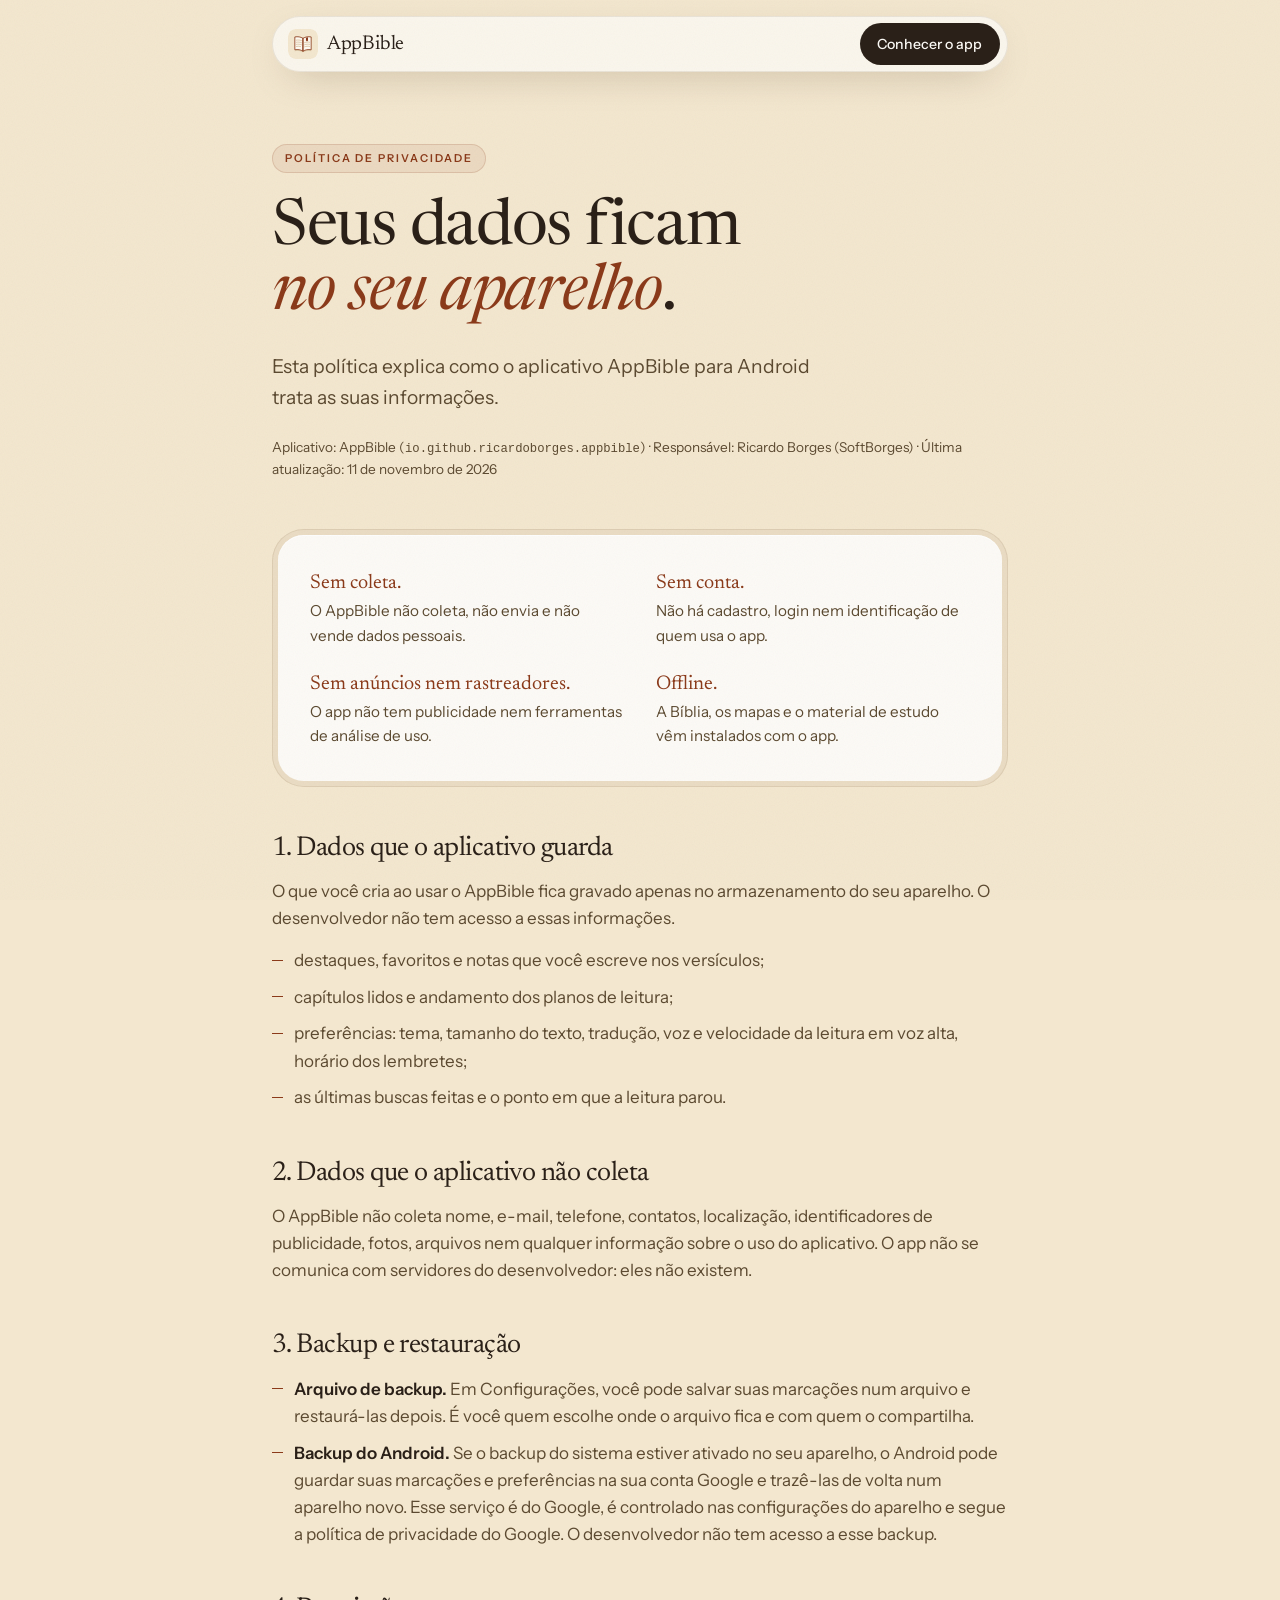
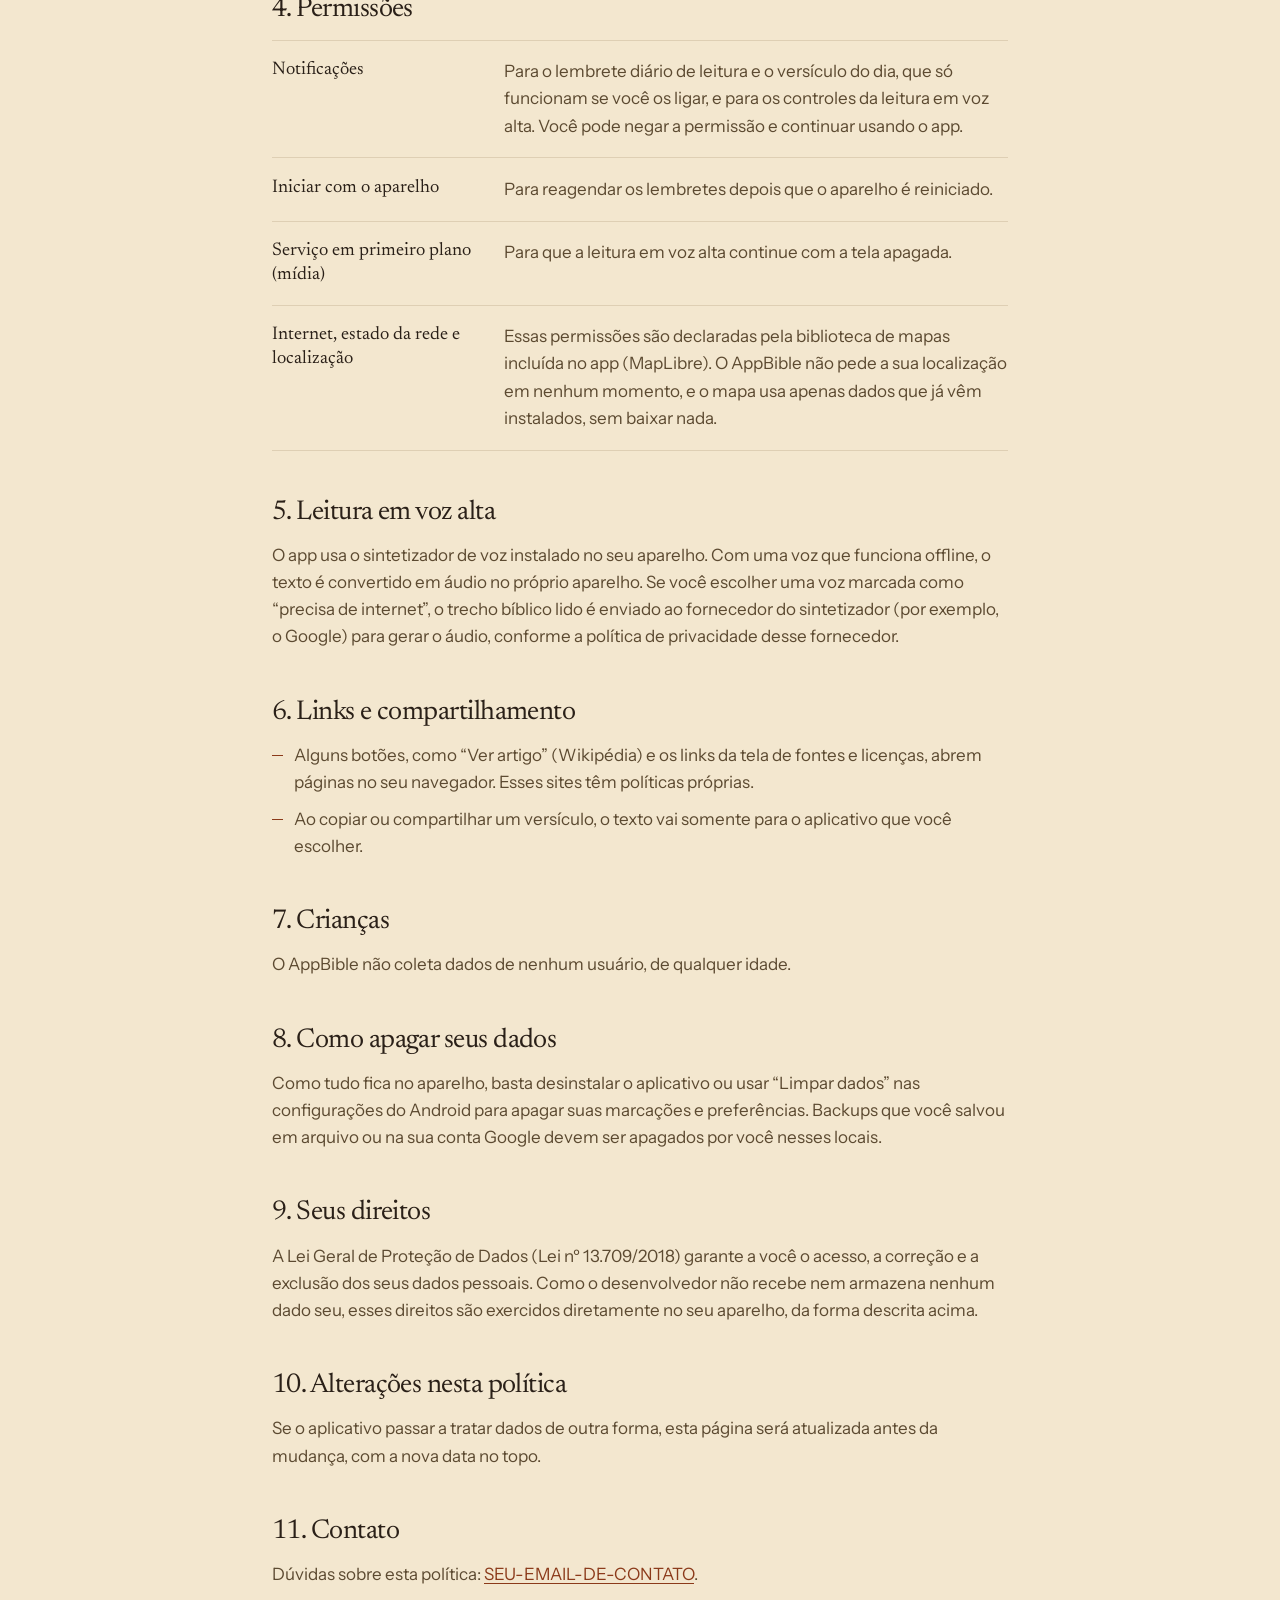
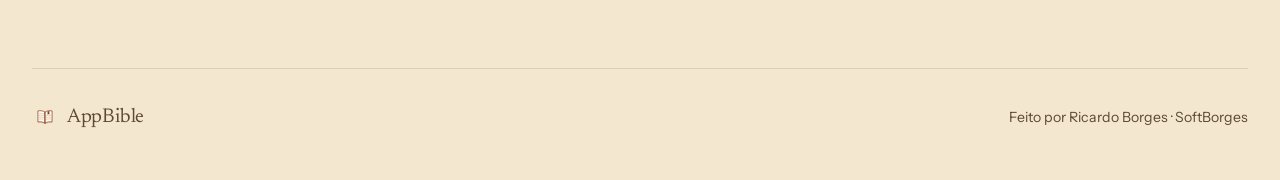
==== privacidade.html @ 5afd59b9 "Site do Bíblia Cristã Estudo para GitHub Pages Co-Authored-By: Claude Opus 5.5 <noreply@anthropic.co" ====
<!doctype html>
<html lang="pt-BR">
<head>
<meta charset="utf-8">
<meta name="viewport" content="width=device-width, initial-scale=1">
<title>Política de Privacidade — AppBible</title>
<meta name="description" content="Política de privacidade do AppBible: o aplicativo não coleta nem envia dados pessoais. Suas marcações ficam no seu aparelho.">
<meta name="theme-color" content="#F3E7CF">
<link rel="icon" href="assets/icone.svg" type="image/svg+xml">
<link rel="preconnect" href="https://fonts.googleapis.com">
<link rel="preconnect" href="https://fonts.gstatic.com" crossorigin>
<link href="https://fonts.googleapis.com/css2?family=Instrument+Sans:wght@400;500;600&family=Newsreader:ital,opsz,wght@0,6..72,300..600;1,6..72,300..600&display=swap" rel="stylesheet">
<link rel="stylesheet" href="styles.css">
</head>
<body class="legal-page">
<div class="grain" aria-hidden="true"></div>

<header class="nav">
  <a class="brand" href="./" aria-label="AppBible, página inicial">
    <img src="assets/icone.svg" alt="" width="30" height="30">
    <span>AppBible</span>
  </a>
  <a class="nav-cta" href="./">Conhecer o app</a>
</header>

<main class="legal">
  <header class="legal-head">
    <span class="eyebrow">Política de privacidade</span>
    <h1>Seus dados ficam <em>no seu aparelho</em>.</h1>
    <p class="lede">Esta política explica como o aplicativo AppBible para Android trata as suas informações.</p>
    <p class="legal-meta">Aplicativo: AppBible (<code>io.github.ricardoborges.appbible</code>) · Responsável: Ricardo Borges (SoftBorges) · Última atualização: 11 de novembro de 2026</p>
  </header>

  <section class="legal-summary" aria-label="Resumo">
    <ul>
      <li><b>Sem coleta.</b> O AppBible não coleta, não envia e não vende dados pessoais.</li>
      <li><b>Sem conta.</b> Não há cadastro, login nem identificação de quem usa o app.</li>
      <li><b>Sem anúncios nem rastreadores.</b> O app não tem publicidade nem ferramentas de análise de uso.</li>
      <li><b>Offline.</b> A Bíblia, os mapas e o material de estudo vêm instalados com o app.</li>
    </ul>
  </section>

  <article class="legal-body">
    <h2>1. Dados que o aplicativo guarda</h2>
    <p>O que você cria ao usar o AppBible fica gravado apenas no armazenamento do seu aparelho. O desenvolvedor não tem acesso a essas informações.</p>
    <ul>
      <li>destaques, favoritos e notas que você escreve nos versículos;</li>
      <li>capítulos lidos e andamento dos planos de leitura;</li>
      <li>preferências: tema, tamanho do texto, tradução, voz e velocidade da leitura em voz alta, horário dos lembretes;</li>
      <li>as últimas buscas feitas e o ponto em que a leitura parou.</li>
    </ul>

    <h2>2. Dados que o aplicativo não coleta</h2>
    <p>O AppBible não coleta nome, e-mail, telefone, contatos, localização, identificadores de publicidade, fotos, arquivos nem qualquer informação sobre o uso do aplicativo. O app não se comunica com servidores do desenvolvedor: eles não existem.</p>

    <h2>3. Backup e restauração</h2>
    <ul>
      <li><b>Arquivo de backup.</b> Em Configurações, você pode salvar suas marcações num arquivo e restaurá-las depois. É você quem escolhe onde o arquivo fica e com quem o compartilha.</li>
      <li><b>Backup do Android.</b> Se o backup do sistema estiver ativado no seu aparelho, o Android pode guardar suas marcações e preferências na sua conta Google e trazê-las de volta num aparelho novo. Esse serviço é do Google, é controlado nas configurações do aparelho e segue a política de privacidade do Google. O desenvolvedor não tem acesso a esse backup.</li>
    </ul>

    <h2>4. Permissões</h2>
    <dl class="perm">
      <div><dt>Notificações</dt><dd>Para o lembrete diário de leitura e o versículo do dia, que só funcionam se você os ligar, e para os controles da leitura em voz alta. Você pode negar a permissão e continuar usando o app.</dd></div>
      <div><dt>Iniciar com o aparelho</dt><dd>Para reagendar os lembretes depois que o aparelho é reiniciado.</dd></div>
      <div><dt>Serviço em primeiro plano (mídia)</dt><dd>Para que a leitura em voz alta continue com a tela apagada.</dd></div>
      <div><dt>Internet, estado da rede e localização</dt><dd>Essas permissões são declaradas pela biblioteca de mapas incluída no app (MapLibre). O AppBible não pede a sua localização em nenhum momento, e o mapa usa apenas dados que já vêm instalados, sem baixar nada.</dd></div>
    </dl>

    <h2>5. Leitura em voz alta</h2>
    <p>O app usa o sintetizador de voz instalado no seu aparelho. Com uma voz que funciona offline, o texto é convertido em áudio no próprio aparelho. Se você escolher uma voz marcada como “precisa de internet”, o trecho bíblico lido é enviado ao fornecedor do sintetizador (por exemplo, o Google) para gerar o áudio, conforme a política de privacidade desse fornecedor.</p>

    <h2>6. Links e compartilhamento</h2>
    <ul>
      <li>Alguns botões, como “Ver artigo” (Wikipédia) e os links da tela de fontes e licenças, abrem páginas no seu navegador. Esses sites têm políticas próprias.</li>
      <li>Ao copiar ou compartilhar um versículo, o texto vai somente para o aplicativo que você escolher.</li>
    </ul>

    <h2>7. Crianças</h2>
    <p>O AppBible não coleta dados de nenhum usuário, de qualquer idade.</p>

    <h2>8. Como apagar seus dados</h2>
    <p>Como tudo fica no aparelho, basta desinstalar o aplicativo ou usar “Limpar dados” nas configurações do Android para apagar suas marcações e preferências. Backups que você salvou em arquivo ou na sua conta Google devem ser apagados por você nesses locais.</p>

    <h2>9. Seus direitos</h2>
    <p>A Lei Geral de Proteção de Dados (Lei nº 13.709/2018) garante a você o acesso, a correção e a exclusão dos seus dados pessoais. Como o desenvolvedor não recebe nem armazena nenhum dado seu, esses direitos são exercidos diretamente no seu aparelho, da forma descrita acima.</p>

    <h2>10. Alterações nesta política</h2>
    <p>Se o aplicativo passar a tratar dados de outra forma, esta página será atualizada antes da mudança, com a nova data no topo.</p>

    <h2>11. Contato</h2>
    <!-- TODO: trocar pelo e-mail de contato público antes de publicar -->
    <p>Dúvidas sobre esta política: <a class="legal-link" href="mailto:SEU-EMAIL-DE-CONTATO">SEU-EMAIL-DE-CONTATO</a>.</p>
  </article>
</main>

<footer class="footer">
  <div class="wrap footer-in">
    <a class="brand" href="./"><img src="assets/icone.svg" alt="" width="26" height="26"><span>AppBible</span></a>
    <p>Feito por Ricardo Borges · SoftBorges</p>
  </div>
</footer>
</body>
</html>
---- styles.css ----
/* AppBible — landing page. Paleta tirada dos temas do app (core/ui/Colors.kt). */
:root {
  --papiro: #F3E7CF;
  --papel: #FCFAF6;
  --papel-2: #F7F0E2;
  --tinta: #2A2018;
  --tinta-2: #5C4A31;
  --rubrica: #8B3A1A;
  --ouro: #7A4A12;
  --linha: rgba(90, 60, 20, .14);
  --noite: #15130F;
  --noite-2: #1D1B17;
  --creme: #E9E1D8;
  --dourado: #E9BF83;
  --serif: "Newsreader", "Iowan Old Style", Georgia, serif;
  --sans: "Instrument Sans", system-ui, sans-serif;
  --ease: cubic-bezier(.32, .72, 0, 1);
  --r: 2rem;
}

*, *::before, *::after { box-sizing: border-box; }
html { scroll-behavior: smooth; scroll-padding-top: 5.5rem; -webkit-text-size-adjust: 100%; }
body {
  margin: 0;
  background: var(--papiro);
  color: var(--tinta);
  font-family: var(--sans);
  font-size: 1.0625rem;
  line-height: 1.6;
  -webkit-font-smoothing: antialiased;
  overflow-x: hidden;
}
img, video { display: block; max-width: 100%; height: auto; }
a { color: inherit; text-decoration: none; }
button { font: inherit; color: inherit; background: none; border: 0; cursor: pointer; padding: 0; }
h1, h2, h3, p, ul, ol, dl, dd, figure { margin: 0; padding: 0; }
ul, ol { list-style: none; }
:focus-visible { outline: 2px solid var(--rubrica); outline-offset: 3px; border-radius: 6px; }

h1, h2, h3 { font-family: var(--serif); font-weight: 400; letter-spacing: -.02em; text-wrap: balance; }
h1 { font-size: clamp(2.7rem, 6.4vw, 5.4rem); line-height: 1.02; }
h2 { font-size: clamp(2.1rem, 4.4vw, 3.6rem); line-height: 1.06; }
h3 { font-size: 1.55rem; line-height: 1.15; }
em { font-style: italic; color: var(--rubrica); }
.lede { font-size: 1.2rem; color: var(--tinta-2); max-width: 34rem; text-wrap: pretty; }

.wrap { width: min(100% - 2rem, 76rem); margin-inline: auto; }

.grain {
  position: fixed; inset: 0; z-index: 40; pointer-events: none; opacity: .05; mix-blend-mode: multiply;
  background-image: url("data:image/svg+xml,%3Csvg xmlns='http://www.w3.org/2000/svg' width='160' height='160'%3E%3Cfilter id='n'%3E%3CfeTurbulence type='fractalNoise' baseFrequency='.9' numOctaves='2' stitchTiles='stitch'/%3E%3C/filter%3E%3Crect width='100%25' height='100%25' filter='url(%23n)'/%3E%3C/svg%3E");
}

.eyebrow {
  display: inline-block; padding: .35rem .8rem; border-radius: 99px;
  font-size: .68rem; font-weight: 600; letter-spacing: .18em; text-transform: uppercase;
  color: var(--rubrica); background: rgba(139, 58, 26, .08); box-shadow: inset 0 0 0 1px rgba(139, 58, 26, .16);
}
.eyebrow.on-dark { color: var(--dourado); background: rgba(233, 191, 131, .08); box-shadow: inset 0 0 0 1px rgba(233, 191, 131, .2); }

/* ---------- Entrada ---------- */
.reveal { opacity: 0; transform: translateY(2.5rem); transition: opacity .9s var(--ease), transform .9s var(--ease); }
.reveal.in { opacity: 1; transform: none; }

/* ---------- Navegação ---------- */
.nav {
  position: fixed; top: 1rem; left: 50%; transform: translateX(-50%); z-index: 30;
  display: flex; align-items: center; gap: 1.75rem;
  padding: .45rem .5rem .45rem 1rem; border-radius: 99px;
  background: rgba(252, 250, 246, .78); backdrop-filter: blur(18px) saturate(1.3); -webkit-backdrop-filter: blur(18px) saturate(1.3);
  box-shadow: inset 0 0 0 1px rgba(90, 60, 20, .1), 0 12px 40px -18px rgba(60, 35, 10, .35);
  max-width: calc(100% - 2rem);
}
.brand { display: flex; align-items: center; gap: .55rem; font-family: var(--serif); font-size: 1.25rem; letter-spacing: -.01em; }
.brand img { border-radius: 8px; }
.nav-links { display: flex; gap: 1.5rem; font-size: .9rem; color: var(--tinta-2); }
.nav-links a { position: relative; padding: .3rem 0; transition: color .4s var(--ease); }
.nav-links a::after { content: ""; position: absolute; left: 0; right: 0; bottom: 0; height: 1px; background: var(--rubrica); transform: scaleX(0); transform-origin: left; transition: transform .5s var(--ease); }
.nav-links a:hover { color: var(--tinta); }
.nav-links a:hover::after { transform: scaleX(1); }
.nav-cta { padding: .6rem 1.1rem; border-radius: 99px; background: var(--tinta); color: var(--papel); font-size: .88rem; font-weight: 500; white-space: nowrap; transition: transform .5s var(--ease), background .5s var(--ease); }
.nav-cta:hover { background: var(--rubrica); }
.nav-cta:active { transform: scale(.97); }
.burger { display: none; position: relative; width: 2.6rem; height: 2.6rem; border-radius: 50%; background: var(--tinta); }
.burger span { position: absolute; left: 50%; top: 50%; width: 1rem; height: 1.5px; margin-left: -.5rem; background: var(--papel); transition: transform .5s var(--ease); }
.burger span:first-child { transform: translateY(-3.5px); }
.burger span:last-child { transform: translateY(3.5px); }
.burger[aria-expanded="true"] span:first-child { transform: rotate(45deg); }
.burger[aria-expanded="true"] span:last-child { transform: rotate(-45deg); }

.menu { position: fixed; inset: 0; z-index: 20; display: grid; place-items: center; background: rgba(243, 231, 207, .9); backdrop-filter: blur(28px); -webkit-backdrop-filter: blur(28px); opacity: 0; transition: opacity .45s var(--ease); }
.menu.open { opacity: 1; }
.menu nav { display: grid; gap: 1.25rem; text-align: center; }
.menu a { font-family: var(--serif); font-size: 2.4rem; opacity: 0; transform: translateY(2rem); transition: opacity .6s var(--ease), transform .6s var(--ease); }
.menu.open a { opacity: 1; transform: none; }
.menu.open a:nth-child(2) { transition-delay: .06s; }
.menu.open a:nth-child(3) { transition-delay: .12s; }
.menu.open a:nth-child(4) { transition-delay: .18s; }
body.menu-open { overflow: hidden; }

/* ---------- Botões ---------- */
.btn {
  display: inline-flex; align-items: center; gap: .9rem; padding: .5rem .5rem .5rem 1.5rem; border-radius: 99px;
  font-weight: 500; font-size: 1rem; transition: transform .5s var(--ease), background .5s var(--ease);
}
.btn i { display: grid; place-items: center; width: 2.5rem; height: 2.5rem; border-radius: 50%; transition: transform .5s var(--ease); }
.btn:hover i { transform: translate(3px, -1px) scale(1.06); }
.btn:active { transform: scale(.98); }
.btn-primary { background: var(--tinta); color: var(--papel); box-shadow: 0 18px 40px -20px rgba(42, 32, 24, .7); }
.btn-primary i { background: rgba(255, 255, 255, .13); }
.btn-primary:hover { background: var(--rubrica); }
.btn-light { background: var(--papiro); color: var(--tinta); }
.btn-light i { background: rgba(42, 32, 24, .08); }

/* ---------- Telefone ---------- */
.phone {
  padding: .55rem; border-radius: 2.75rem; background: #17130F;
  box-shadow: inset 0 0 0 1px rgba(255, 255, 255, .08), inset 0 1px 1px rgba(255, 255, 255, .18), 0 50px 90px -40px rgba(50, 28, 8, .55), 0 18px 36px -22px rgba(50, 28, 8, .4);
}
.phone .screen { position: relative; overflow: hidden; border-radius: 2.2rem; aspect-ratio: 9 / 20; background: var(--papel); }
.phone .screen img, .phone .screen video { width: 100%; height: 100%; object-fit: cover; }

/* ---------- Hero ---------- */
.hero {
  width: min(100% - 2rem, 76rem); margin-inline: auto;
  min-height: min(100dvh, 62rem); padding: 8.5rem 0 5rem;
  display: grid; grid-template-columns: 1.08fr .92fr; gap: 3rem; align-items: center;
}
.hero-copy { display: grid; gap: 1.75rem; justify-items: start; }
.cta-row { display: flex; flex-wrap: wrap; align-items: center; gap: 1.25rem; }
.soon { display: inline-flex; align-items: center; gap: .55rem; font-size: .92rem; color: var(--tinta-2); }
.soon .dot { width: .5rem; height: .5rem; border-radius: 50%; background: var(--rubrica); box-shadow: 0 0 0 4px rgba(139, 58, 26, .15); }
.facts { display: grid; grid-template-columns: repeat(3, 1fr); gap: 1.5rem; margin-top: 1rem; padding-top: 1.75rem; border-top: 1px solid var(--linha); width: 100%; max-width: 36rem; }
.facts dt { font-family: var(--serif); font-size: 2.6rem; line-height: 1; color: var(--rubrica); }
.facts dd { margin-top: .4rem; font-size: .86rem; line-height: 1.35; color: var(--tinta-2); }

.hero-stage { position: relative; height: min(46rem, 82dvh); min-height: 34rem; }
.hero-stage .phone { position: absolute; width: min(19rem, 62%); }
.phone-front { left: 6%; top: 2%; transform: rotate(-3deg); z-index: 2; }
.phone-back { right: 0; top: 12%; transform: rotate(5deg); z-index: 1; }
.chip {
  position: absolute; z-index: 3; padding: .6rem 1rem; border-radius: 99px; font-size: .82rem; white-space: nowrap;
  background: var(--papel); color: var(--tinta-2);
  box-shadow: inset 0 0 0 1px var(--linha), 0 18px 34px -18px rgba(50, 28, 8, .5);
  animation: float 7s var(--ease) infinite alternate;
}
.chip b { color: var(--rubrica); font-weight: 600; }
.chip-a { left: -2%; top: 44%; }
.chip-b { right: 2%; bottom: 9%; background: var(--noite-2); color: var(--creme); box-shadow: inset 0 0 0 1px rgba(255, 255, 255, .1), 0 18px 34px -18px rgba(0, 0, 0, .6); animation-delay: -3s; }
@keyframes float { from { transform: translateY(-6px); } to { transform: translateY(6px); } }

/* ---------- Seções ---------- */
section { position: relative; }
.section-head { display: grid; gap: 1.25rem; justify-items: start; max-width: 44rem; margin-bottom: 4rem; }
.section-head p { font-size: 1.15rem; color: var(--tinta-2); max-width: 36rem; }

/* ---------- Demo ---------- */
.demo { background: var(--noite); color: var(--creme); padding: 8rem 0; border-radius: 3rem; margin-inline: .5rem; }
.demo .section-head p { color: rgba(233, 225, 216, .66); }
.demo-grid { display: grid; grid-template-columns: minmax(0, 22rem) minmax(0, 1fr); gap: 5rem; align-items: center; }
.demo-phone { display: grid; gap: 1.25rem; }
.phone-video { background: #0B0A08; box-shadow: inset 0 0 0 1px rgba(255, 255, 255, .1), inset 0 1px 1px rgba(255, 255, 255, .2), 0 60px 120px -40px rgba(233, 191, 131, .22); }
.phone-video video { cursor: pointer; }
.play-overlay {
  position: absolute; left: 50%; top: 50%; width: 4.5rem; height: 4.5rem; margin: -2.25rem 0 0 -2.25rem; border-radius: 50%;
  display: grid; place-items: center; color: var(--noite); background: rgba(243, 231, 207, .94);
  box-shadow: 0 20px 50px -12px rgba(0, 0, 0, .6); transition: opacity .5s var(--ease), transform .5s var(--ease);
}
.play-overlay svg { margin-left: 3px; }
.play-overlay.hide { opacity: 0; transform: scale(.7); pointer-events: none; }
.player { display: flex; align-items: center; gap: .9rem; padding: .45rem .9rem .45rem .45rem; border-radius: 99px; background: rgba(255, 255, 255, .05); box-shadow: inset 0 0 0 1px rgba(255, 255, 255, .08); }
.player-btn { flex: none; display: grid; place-items: center; width: 2.4rem; height: 2.4rem; border-radius: 50%; background: var(--dourado); color: var(--noite); transition: transform .4s var(--ease); }
.player-btn:active { transform: scale(.94); }
.player-btn .i-play { display: none; margin-left: 2px; }
.player-btn.paused .i-play { display: block; }
.player-btn.paused .i-pause { display: none; }
.track { position: relative; flex: 1; height: 1.6rem; cursor: pointer; touch-action: none; }
.track::before, .track-fill { content: ""; position: absolute; left: 0; right: 0; top: 50%; height: 3px; margin-top: -1.5px; border-radius: 3px; }
.track::before { background: rgba(255, 255, 255, .14); }
.track-fill { background: var(--dourado); transform: scaleX(0); transform-origin: left; }
.time { font-size: .8rem; font-variant-numeric: tabular-nums; color: rgba(233, 225, 216, .6); min-width: 2.2rem; text-align: right; }

.chapters { display: grid; grid-template-columns: 1fr 1fr; column-gap: 2.5rem; counter-reset: c; }
.chapters button {
  position: relative; width: 100%; display: grid; grid-template-columns: 2rem 1fr; gap: .25rem .75rem; align-items: baseline;
  padding: 1.05rem 0 1.15rem; text-align: left; color: rgba(233, 225, 216, .5);
  transition: color .5s var(--ease);
}
.chapters .n { font-size: .72rem; letter-spacing: .1em; font-variant-numeric: tabular-nums; }
.chapters b { display: block; font-family: var(--serif); font-weight: 400; font-size: 1.3rem; line-height: 1.2; letter-spacing: -.01em; transition: transform .5s var(--ease); }
.chapters small { display: block; margin-top: .2rem; font-size: .84rem; line-height: 1.4; color: rgba(233, 225, 216, .42); transition: color .5s var(--ease); }
.chapters .bar { position: absolute; left: 0; right: 0; bottom: 0; height: 1px; background: rgba(255, 255, 255, .1); }
.chapters .bar i { display: block; height: 100%; background: var(--dourado); transform: scaleX(0); transform-origin: left; }
.chapters button:hover { color: var(--creme); }
.chapters li.active button { color: var(--creme); }
.chapters li.active .n { color: var(--dourado); }
.chapters li.active small { color: rgba(233, 225, 216, .72); }
.chapters li.active .bar { height: 2px; }

/* ---------- Recursos (bento) ---------- */
.features { padding: 9rem 0 7rem; }
.bento { display: grid; grid-template-columns: repeat(12, minmax(0, 1fr)); gap: 1.25rem; }
.card { padding: .4rem; border-radius: var(--r); background: rgba(90, 60, 20, .06); box-shadow: inset 0 0 0 1px rgba(90, 60, 20, .09); }
.card-in {
  position: relative; height: 100%; overflow: hidden; padding: 2rem; border-radius: calc(var(--r) - .4rem);
  background: var(--papel); box-shadow: inset 0 1px 1px rgba(255, 255, 255, .8), 0 20px 40px -30px rgba(60, 35, 10, .35);
  display: flex; flex-direction: column; gap: .8rem;
}
.card p { color: var(--tinta-2); font-size: .98rem; }
.tag { align-self: flex-start; font-size: .66rem; font-weight: 600; letter-spacing: .18em; text-transform: uppercase; color: var(--rubrica); }
.card.dark { background: rgba(21, 19, 15, .9); box-shadow: none; }
.card.dark .card-in { background: var(--noite-2); color: var(--creme); box-shadow: inset 0 1px 1px rgba(255, 255, 255, .08); }
.card.dark p { color: rgba(233, 225, 216, .68); }
.card.dark .tag { color: var(--dourado); }
kbd { font-family: var(--serif); font-style: italic; font-size: 1.05em; color: var(--rubrica); }

.shot { border-radius: 1.4rem; overflow: hidden; box-shadow: 0 0 0 1px var(--linha), 0 30px 50px -30px rgba(60, 35, 10, .5); transition: transform .9s var(--ease); }
.shot img { width: 100%; }
.card:hover .shot { transform: translateY(-.5rem); }
.shot.crop { margin: 1rem -.25rem -7rem; height: 19rem; }
.shot.crop img { object-fit: cover; object-position: top; }

.c-read, .c-map, .c-plans { grid-column: span 7; }
.c-orig { grid-column: span 5; }
.c-time { grid-column: span 5; }
.c-tree, .c-search { grid-column: span 6; }
.c-plans { grid-column: span 6; }
.c-listen, .c-theme { grid-column: span 3; }
.c-map { grid-column: span 7; }

.c-read .card-in, .c-map .card-in, .c-plans .card-in { flex-direction: row; gap: 2rem; align-items: stretch; padding-bottom: 0; }
.c-read .card-text, .c-map .card-text, .c-plans .card-text { flex: 1; display: flex; flex-direction: column; gap: .8rem; padding-bottom: 2rem; }
.c-read .shot, .c-map .shot, .c-plans .shot { flex: none; width: 44%; align-self: flex-end; margin-bottom: -6rem; max-height: 30rem; }
.c-plans .shot { width: 40%; max-height: 22rem; }
.c-map .shot { box-shadow: 0 0 0 1px rgba(255, 255, 255, .1), 0 30px 50px -30px #000; }
.c-read h3, .c-map h3 { font-size: 2.1rem; }
.mini { margin-top: .6rem; display: grid; gap: .55rem; font-size: .92rem; color: var(--tinta-2); }
.mini li { padding-left: 1.4rem; position: relative; }
.mini li::before { content: ""; position: absolute; left: 0; top: .62em; width: .7rem; height: 1px; background: var(--rubrica); }

.wave { display: flex; align-items: center; gap: 4px; height: 3.5rem; margin-top: auto; padding-top: 1rem; }
.wave span { flex: 1; height: 100%; border-radius: 3px; background: var(--rubrica); opacity: .75; transform: scaleY(.2); transform-origin: center; animation: wave 1.6s var(--ease) infinite alternate; }
.wave span:nth-child(3n) { animation-duration: 1.1s; }
.wave span:nth-child(4n+1) { animation-duration: 2s; animation-delay: -.6s; }
.wave span:nth-child(2n) { animation-delay: -.9s; }
@keyframes wave { to { transform: scaleY(1); } }
.speeds { display: flex; gap: .35rem; font-size: .74rem; color: var(--tinta-2); }
.speeds span { padding: .25rem .55rem; border-radius: 99px; box-shadow: inset 0 0 0 1px var(--linha); }
.speeds .on { background: var(--tinta); color: var(--papel); box-shadow: none; }

.swatches { display: grid; gap: .5rem; margin-top: auto; padding-top: 1rem; }
.sw { padding: .7rem .9rem; border-radius: .9rem; font-family: var(--serif); font-size: .82rem; line-height: 1.3; box-shadow: inset 0 0 0 1px var(--linha); transition: transform .6s var(--ease); }
.sw b { font-weight: 400; font-size: 1.2rem; margin-right: .4rem; }
.sw-papiro { background: #F3E7CF; color: #3A2A17; } .sw-papiro b { color: #8B3A1A; }
.sw-claro { background: #fff; color: #1F1B16; } .sw-claro b { color: #7A4A12; }
.sw-escuro { background: #15130F; color: #E9E1D8; } .sw-escuro b { color: #E9BF83; }
.c-theme:hover .sw:nth-child(1) { transform: translateX(.4rem); }
.c-theme:hover .sw:nth-child(3) { transform: translateX(-.4rem); }

/* ---------- Offline ---------- */
.offline { padding: 7rem 0 9rem; }
.offline-grid { display: grid; grid-template-columns: 1fr 1fr; gap: 5rem; align-items: start; }
.offline-grid > div { display: grid; gap: 1.5rem; justify-items: start; position: sticky; top: 7rem; }
.pillars { display: grid; }
.pillars li { display: grid; grid-template-columns: 3.5rem 1fr; gap: 1rem; padding: 2rem 0; border-top: 1px solid var(--linha); }
.pillars li:last-child { border-bottom: 1px solid var(--linha); }
.pillars span { font-family: var(--serif); font-style: italic; font-size: 1.1rem; color: var(--rubrica); }
.pillars h3 { margin-bottom: .4rem; }
.pillars p { color: var(--tinta-2); }

/* ---------- Fontes ---------- */
.sources { padding: 7rem 0; background: var(--papel-2); border-radius: 3rem; margin-inline: .5rem; }
.source-list { display: grid; grid-template-columns: repeat(2, 1fr); column-gap: 4rem; }
.source-list li { display: flex; justify-content: space-between; align-items: baseline; gap: 1.5rem; padding: 1.1rem 0; border-top: 1px solid var(--linha); }
.source-list b { font-family: var(--serif); font-weight: 400; font-size: 1.2rem; }
.source-list span { font-size: .82rem; color: var(--tinta-2); text-align: right; }

/* ---------- CTA final ---------- */
.final { padding: 8rem 1rem; }
.final-card { width: min(100%, 76rem); margin-inline: auto; padding: .5rem; border-radius: 3rem; background: rgba(21, 19, 15, .1); }
.final-in {
  display: grid; justify-items: center; gap: 1.5rem; text-align: center; padding: 6rem 1.5rem; border-radius: 2.5rem; color: var(--creme);
  background: radial-gradient(60rem 30rem at 50% 120%, rgba(139, 58, 26, .55), transparent 70%), var(--noite);
  box-shadow: inset 0 1px 1px rgba(255, 255, 255, .12);
}
.final-in img { border-radius: 18px; }
.final-in em { color: var(--dourado); }
.final-in p { color: rgba(233, 225, 216, .7); }

.footer { padding: 0 0 3rem; }
.footer-in { display: flex; justify-content: space-between; align-items: center; gap: 1rem; flex-wrap: wrap; padding-top: 2rem; border-top: 1px solid var(--linha); font-size: .88rem; color: var(--tinta-2); }

/* ---------- Telas menores ---------- */
@media (max-width: 1000px) {
  .hero { grid-template-columns: 1fr; padding-top: 7.5rem; gap: 3.5rem; }
  .hero-stage { height: 36rem; max-width: 30rem; width: 100%; margin-inline: auto; }
  .demo-grid { grid-template-columns: 1fr; gap: 2.5rem; }
  .demo-phone { width: min(100%, 20rem); margin-inline: auto; }
  .chapters { display: flex; gap: .75rem; overflow-x: auto; scroll-snap-type: x proximity; margin-inline: -1rem; padding: 0 1rem .75rem; scrollbar-width: none; }
  .chapters::-webkit-scrollbar { display: none; }
  .chapters li { flex: none; width: 15rem; scroll-snap-align: start; }
  .chapters button { height: 100%; padding: 1rem 1rem 1.1rem; border-radius: 1.2rem; background: rgba(255, 255, 255, .04); box-shadow: inset 0 0 0 1px rgba(255, 255, 255, .07); overflow: hidden; }
  .bento > .card { grid-column: span 6; }
  .bento > .c-read, .bento > .c-map, .bento > .c-plans { grid-column: span 12; }
  .offline-grid { grid-template-columns: 1fr; gap: 3rem; }
  .offline-grid > div { position: static; }
}
@media (max-width: 767px) {
  body { font-size: 1rem; }
  .nav { gap: 1rem; padding-left: .9rem; width: calc(100% - 2rem); justify-content: space-between; }
  .nav-links, .nav-cta { display: none; }
  .burger { display: block; }
  .hero { min-height: 0; padding: 6.5rem 0 3rem; }
  .facts { gap: 1rem; }
  .facts dt { font-size: 2.1rem; }
  .hero-stage { height: 30rem; min-height: 0; }
  .hero-stage .phone { width: 58%; }
  .phone { border-radius: 2.1rem; padding: .4rem; }
  .phone .screen { border-radius: 1.75rem; }
  .phone-front { left: 2%; transform: none; }
  .phone-back { transform: none; top: 14%; }
  .chip-a { left: 0; }
  .demo, .sources { border-radius: 2rem; margin-inline: 0; padding: 5rem 0; }
  .demo-phone .phone { border-radius: 2.75rem; padding: .55rem; }
  .demo-phone .phone .screen { border-radius: 2.2rem; }
  .section-head { margin-bottom: 2.5rem; }
  .features { padding: 5rem 0 3rem; }
  .bento { gap: 1.25rem; }
  .bento > .card { grid-column: span 12 !important; }
  .card-in { padding: 1.5rem; }
  .c-read .card-in, .c-map .card-in, .c-plans .card-in { flex-direction: column; gap: 1.25rem; }
  .c-read .card-text, .c-map .card-text, .c-plans .card-text { padding-bottom: 0; }
  .c-read .shot, .c-map .shot, .c-plans .shot { width: 100%; max-height: 20rem; margin-bottom: -1.5rem; align-self: stretch; }
  .c-read .shot img, .c-map .shot img, .c-plans .shot img { object-fit: cover; object-position: top; height: 20rem; }
  .c-read h3, .c-map h3 { font-size: 1.7rem; }
  .shot.crop { height: 16rem; }
  .card:hover .shot { transform: none; }
  .offline { padding: 4rem 0 5rem; }
  .source-list { grid-template-columns: 1fr; }
  .source-list li { flex-direction: column; gap: .15rem; }
  .source-list span { text-align: left; }
  .final { padding: 4rem 1rem; }
  .final-card { border-radius: 2rem; }
  .final-in { padding: 4rem 1.25rem; border-radius: 1.6rem; }
}

@media (prefers-reduced-motion: reduce) {
  html { scroll-behavior: auto; }
  .reveal { opacity: 1; transform: none; transition: none; }
  .chip, .wave span { animation: none; }
  .wave span { transform: scaleY(.6); }
}

/* ---------- Apoiar (Pix) ---------- */
.support { padding: 8rem 0 1rem; }
.support-grid { display: grid; grid-template-columns: 1.1fr .9fr; gap: 4rem; align-items: center; }
.support-copy { display: grid; gap: 1.5rem; justify-items: start; }
.pix .card-in { padding: 2.5rem; gap: 1rem; align-items: flex-start; }
.pix-label { font-size: .85rem !important; margin-top: .75rem; }
.pix-key { font-family: var(--serif); font-size: clamp(1.4rem, 2.6vw, 2rem) !important; line-height: 1.2; color: var(--tinta) !important; overflow-wrap: anywhere; user-select: all; }
.pix .btn { margin-top: .5rem; }
.pix .btn.done { background: #3F6656; }
.pix-help { font-size: .86rem !important; margin-top: .5rem; }
.menu.open a:nth-child(5) { transition-delay: .24s; }
@media (max-width: 1000px) { .support-grid { grid-template-columns: 1fr; gap: 2.5rem; } }
@media (max-width: 767px) { .support { padding: 4rem 0 0; } .pix .card-in { padding: 1.75rem; } }
@media (max-width: 1100px) and (min-width: 768px) { .nav { gap: 1.1rem; } .nav-links { gap: 1.1rem; } }

/* ---------- Política de privacidade ---------- */
.legal-page .nav { justify-content: space-between; width: min(100% - 2rem, 46rem); }
.legal-page .nav-cta { display: block; }
.legal { width: min(100% - 2rem, 46rem); margin-inline: auto; padding: 9rem 0 5rem; }
.legal-head { display: grid; gap: 1.5rem; justify-items: start; }
.legal-head h1 { font-size: clamp(2.4rem, 5.5vw, 4rem); }
.legal-meta { font-size: .85rem; color: var(--tinta-2); }
.legal code { font-size: .9em; word-break: break-all; }
.legal-summary { margin: 3rem 0; padding: .4rem; border-radius: var(--r); background: rgba(90, 60, 20, .06); box-shadow: inset 0 0 0 1px rgba(90, 60, 20, .09); }
.legal-summary ul { display: grid; grid-template-columns: 1fr 1fr; gap: 1.25rem 2rem; padding: 2rem; border-radius: calc(var(--r) - .4rem); background: var(--papel); box-shadow: inset 0 1px 1px rgba(255, 255, 255, .8); font-size: .95rem; color: var(--tinta-2); }
.legal-summary b { display: block; font-family: var(--serif); font-weight: 400; font-size: 1.25rem; color: var(--rubrica); }
.legal-body h2 { font-size: 1.7rem; margin: 3rem 0 .9rem; }
.legal-body p, .legal-body li, .legal-body dd { color: var(--tinta-2); }
.legal-body p + p { margin-top: .9rem; }
.legal-body ul { display: grid; gap: .6rem; margin-top: .9rem; }
.legal-body ul li { position: relative; padding-left: 1.4rem; }
.legal-body ul li::before { content: ""; position: absolute; left: 0; top: .75em; width: .7rem; height: 1px; background: var(--rubrica); }
.legal-body b { color: var(--tinta); font-weight: 600; }
.perm > div { display: grid; grid-template-columns: 13rem 1fr; gap: 1.5rem; padding: 1.1rem 0; border-top: 1px solid var(--linha); }
.perm > div:last-child { border-bottom: 1px solid var(--linha); }
.perm dt { font-family: var(--serif); font-size: 1.15rem; line-height: 1.3; }
.legal-link { color: var(--rubrica); text-decoration: underline; text-decoration-thickness: 1px; text-underline-offset: 3px; }
@media (max-width: 767px) {
  .legal { padding: 7rem 0 3rem; }
  .legal-summary ul { grid-template-columns: 1fr; padding: 1.5rem; }
  .perm > div { grid-template-columns: 1fr; gap: .3rem; }
}
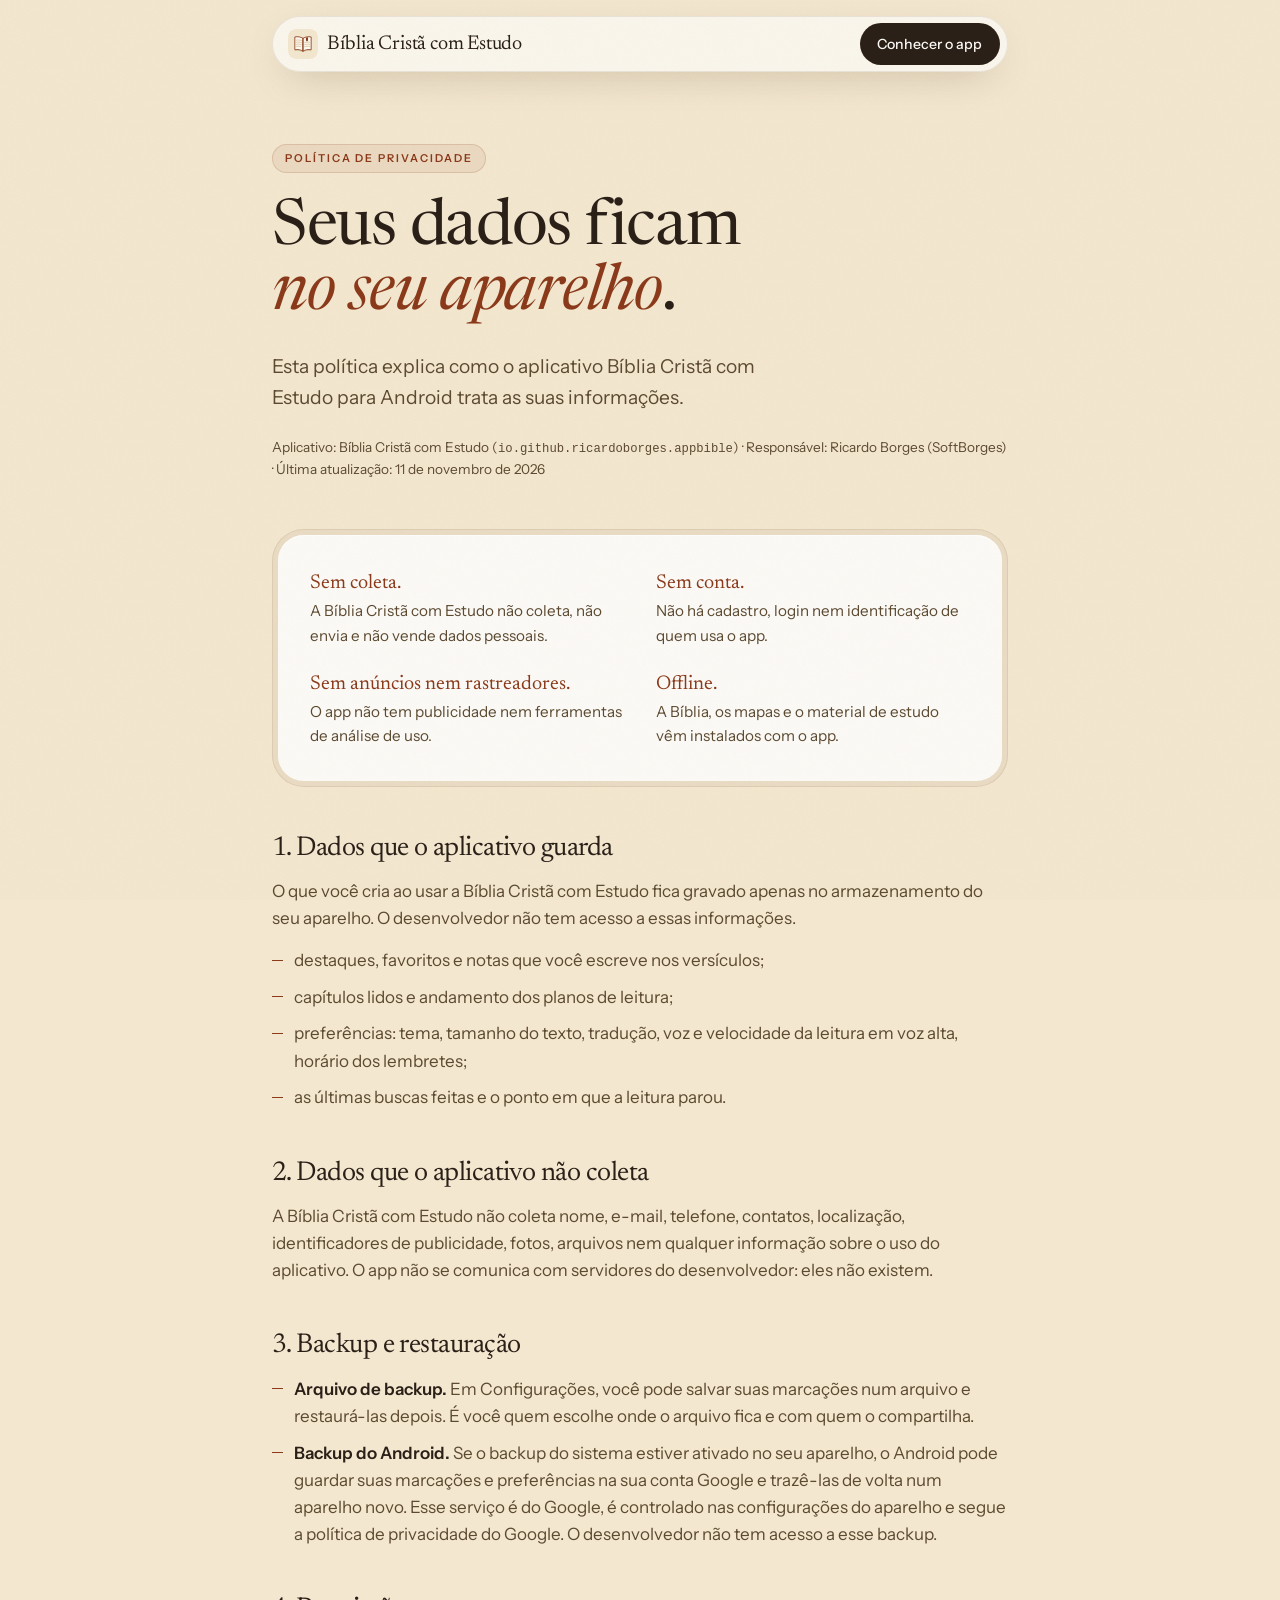
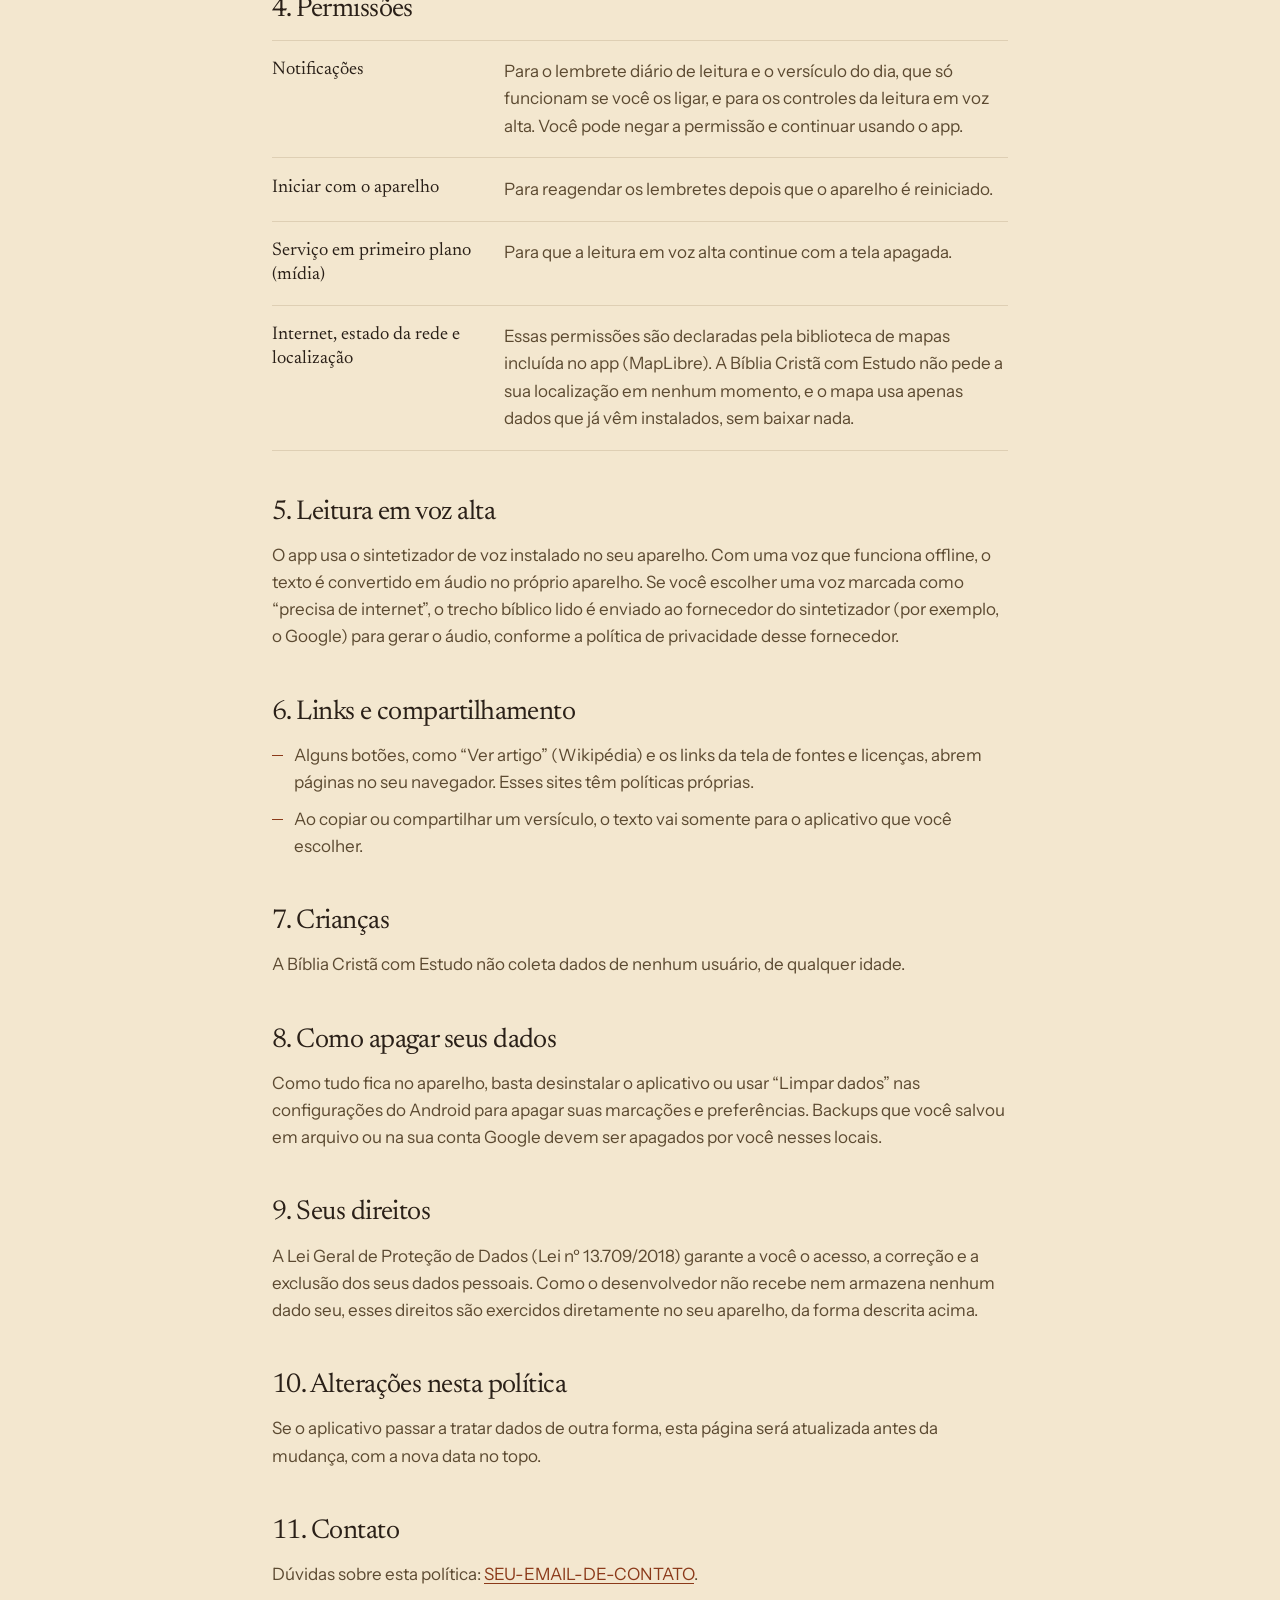
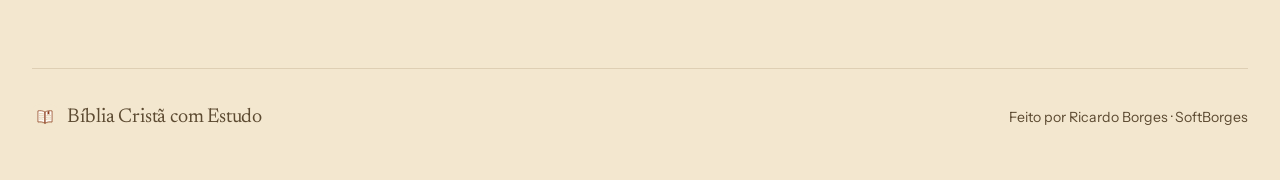
==== commit a05173ae: "Renomeia o app para "Bíblia Cristã com Estudo" Co-Authored-By: Claude Opus 5.5 <noreply@anthropic.co" ====
--- a/privacidade.html
+++ b/privacidade.html
@@ -3,8 +3,8 @@
 <head>
 <meta charset="utf-8">
 <meta name="viewport" content="width=device-width, initial-scale=1">
-<title>Política de Privacidade — AppBible</title>
-<meta name="description" content="Política de privacidade do AppBible: o aplicativo não coleta nem envia dados pessoais. Suas marcações ficam no seu aparelho.">
+<title>Política de Privacidade — Bíblia Cristã com Estudo</title>
+<meta name="description" content="Política de privacidade da Bíblia Cristã com Estudo: o aplicativo não coleta nem envia dados pessoais. Suas marcações ficam no seu aparelho.">
 <meta name="theme-color" content="#F3E7CF">
 <link rel="icon" href="assets/icone.svg" type="image/svg+xml">
 <link rel="preconnect" href="https://fonts.googleapis.com">
@@ -16,9 +16,9 @@
 <div class="grain" aria-hidden="true"></div>
 
 <header class="nav">
-  <a class="brand" href="./" aria-label="AppBible, página inicial">
+  <a class="brand" href="./" aria-label="Bíblia Cristã com Estudo, página inicial">
     <img src="assets/icone.svg" alt="" width="30" height="30">
-    <span>AppBible</span>
+    <span>Bíblia Cristã com Estudo</span>
   </a>
   <a class="nav-cta" href="./">Conhecer o app</a>
 </header>
@@ -27,13 +27,13 @@
   <header class="legal-head">
     <span class="eyebrow">Política de privacidade</span>
     <h1>Seus dados ficam <em>no seu aparelho</em>.</h1>
-    <p class="lede">Esta política explica como o aplicativo AppBible para Android trata as suas informações.</p>
-    <p class="legal-meta">Aplicativo: AppBible (<code>io.github.ricardoborges.appbible</code>) · Responsável: Ricardo Borges (SoftBorges) · Última atualização: 11 de novembro de 2026</p>
+    <p class="lede">Esta política explica como o aplicativo Bíblia Cristã com Estudo para Android trata as suas informações.</p>
+    <p class="legal-meta">Aplicativo: Bíblia Cristã com Estudo (<code>io.github.ricardoborges.appbible</code>) · Responsável: Ricardo Borges (SoftBorges) · Última atualização: 11 de novembro de 2026</p>
   </header>
 
   <section class="legal-summary" aria-label="Resumo">
     <ul>
-      <li><b>Sem coleta.</b> O AppBible não coleta, não envia e não vende dados pessoais.</li>
+      <li><b>Sem coleta.</b> A Bíblia Cristã com Estudo não coleta, não envia e não vende dados pessoais.</li>
       <li><b>Sem conta.</b> Não há cadastro, login nem identificação de quem usa o app.</li>
       <li><b>Sem anúncios nem rastreadores.</b> O app não tem publicidade nem ferramentas de análise de uso.</li>
       <li><b>Offline.</b> A Bíblia, os mapas e o material de estudo vêm instalados com o app.</li>
@@ -42,7 +42,7 @@
 
   <article class="legal-body">
     <h2>1. Dados que o aplicativo guarda</h2>
-    <p>O que você cria ao usar o AppBible fica gravado apenas no armazenamento do seu aparelho. O desenvolvedor não tem acesso a essas informações.</p>
+    <p>O que você cria ao usar a Bíblia Cristã com Estudo fica gravado apenas no armazenamento do seu aparelho. O desenvolvedor não tem acesso a essas informações.</p>
     <ul>
       <li>destaques, favoritos e notas que você escreve nos versículos;</li>
       <li>capítulos lidos e andamento dos planos de leitura;</li>
@@ -51,7 +51,7 @@
     </ul>
 
     <h2>2. Dados que o aplicativo não coleta</h2>
-    <p>O AppBible não coleta nome, e-mail, telefone, contatos, localização, identificadores de publicidade, fotos, arquivos nem qualquer informação sobre o uso do aplicativo. O app não se comunica com servidores do desenvolvedor: eles não existem.</p>
+    <p>A Bíblia Cristã com Estudo não coleta nome, e-mail, telefone, contatos, localização, identificadores de publicidade, fotos, arquivos nem qualquer informação sobre o uso do aplicativo. O app não se comunica com servidores do desenvolvedor: eles não existem.</p>
 
     <h2>3. Backup e restauração</h2>
     <ul>
@@ -64,7 +64,7 @@
       <div><dt>Notificações</dt><dd>Para o lembrete diário de leitura e o versículo do dia, que só funcionam se você os ligar, e para os controles da leitura em voz alta. Você pode negar a permissão e continuar usando o app.</dd></div>
       <div><dt>Iniciar com o aparelho</dt><dd>Para reagendar os lembretes depois que o aparelho é reiniciado.</dd></div>
       <div><dt>Serviço em primeiro plano (mídia)</dt><dd>Para que a leitura em voz alta continue com a tela apagada.</dd></div>
-      <div><dt>Internet, estado da rede e localização</dt><dd>Essas permissões são declaradas pela biblioteca de mapas incluída no app (MapLibre). O AppBible não pede a sua localização em nenhum momento, e o mapa usa apenas dados que já vêm instalados, sem baixar nada.</dd></div>
+      <div><dt>Internet, estado da rede e localização</dt><dd>Essas permissões são declaradas pela biblioteca de mapas incluída no app (MapLibre). A Bíblia Cristã com Estudo não pede a sua localização em nenhum momento, e o mapa usa apenas dados que já vêm instalados, sem baixar nada.</dd></div>
     </dl>
 
     <h2>5. Leitura em voz alta</h2>
@@ -77,7 +77,7 @@
     </ul>
 
     <h2>7. Crianças</h2>
-    <p>O AppBible não coleta dados de nenhum usuário, de qualquer idade.</p>
+    <p>A Bíblia Cristã com Estudo não coleta dados de nenhum usuário, de qualquer idade.</p>
 
     <h2>8. Como apagar seus dados</h2>
     <p>Como tudo fica no aparelho, basta desinstalar o aplicativo ou usar “Limpar dados” nas configurações do Android para apagar suas marcações e preferências. Backups que você salvou em arquivo ou na sua conta Google devem ser apagados por você nesses locais.</p>
@@ -96,7 +96,7 @@
 
 <footer class="footer">
   <div class="wrap footer-in">
-    <a class="brand" href="./"><img src="assets/icone.svg" alt="" width="26" height="26"><span>AppBible</span></a>
+    <a class="brand" href="./"><img src="assets/icone.svg" alt="" width="26" height="26"><span>Bíblia Cristã com Estudo</span></a>
     <p>Feito por Ricardo Borges · SoftBorges</p>
   </div>
 </footer>
--- a/styles.css
+++ b/styles.css
@@ -1,4 +1,4 @@
-/* AppBible — landing page. Paleta tirada dos temas do app (core/ui/Colors.kt). */
+/* Bíblia Cristã com Estudo — landing page. Paleta tirada dos temas do app (core/ui/Colors.kt). */
 :root {
   --papiro: #F3E7CF;
   --papel: #FCFAF6;
@@ -73,6 +73,8 @@
 }
 .brand { display: flex; align-items: center; gap: .55rem; font-family: var(--serif); font-size: 1.25rem; letter-spacing: -.01em; }
 .brand img { border-radius: 8px; }
+.brand span { white-space: nowrap; }
+@media (max-width: 420px) { .brand { font-size: 1.05rem; gap: .45rem; } }
 .nav-links { display: flex; gap: 1.5rem; font-size: .9rem; color: var(--tinta-2); }
 .nav-links a { position: relative; padding: .3rem 0; transition: color .4s var(--ease); }
 .nav-links a::after { content: ""; position: absolute; left: 0; right: 0; bottom: 0; height: 1px; background: var(--rubrica); transform: scaleX(0); transform-origin: left; transition: transform .5s var(--ease); }
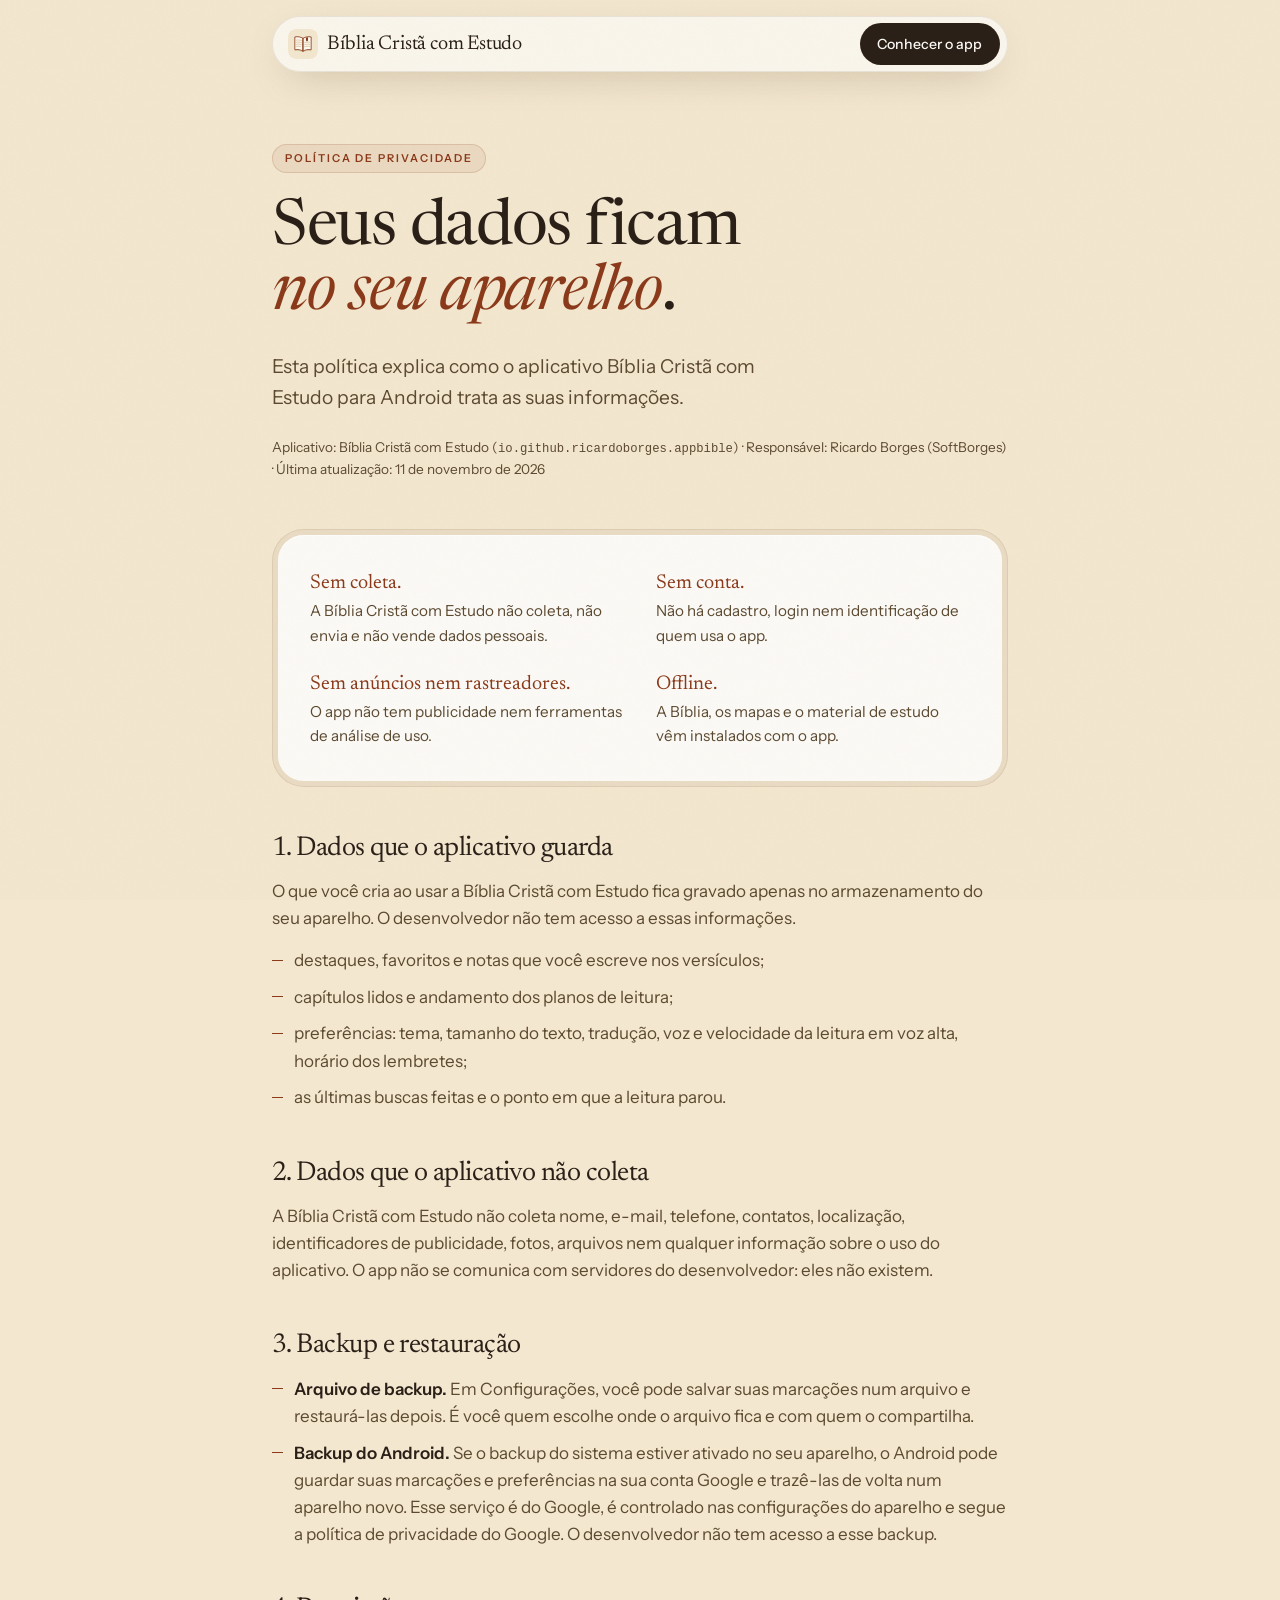
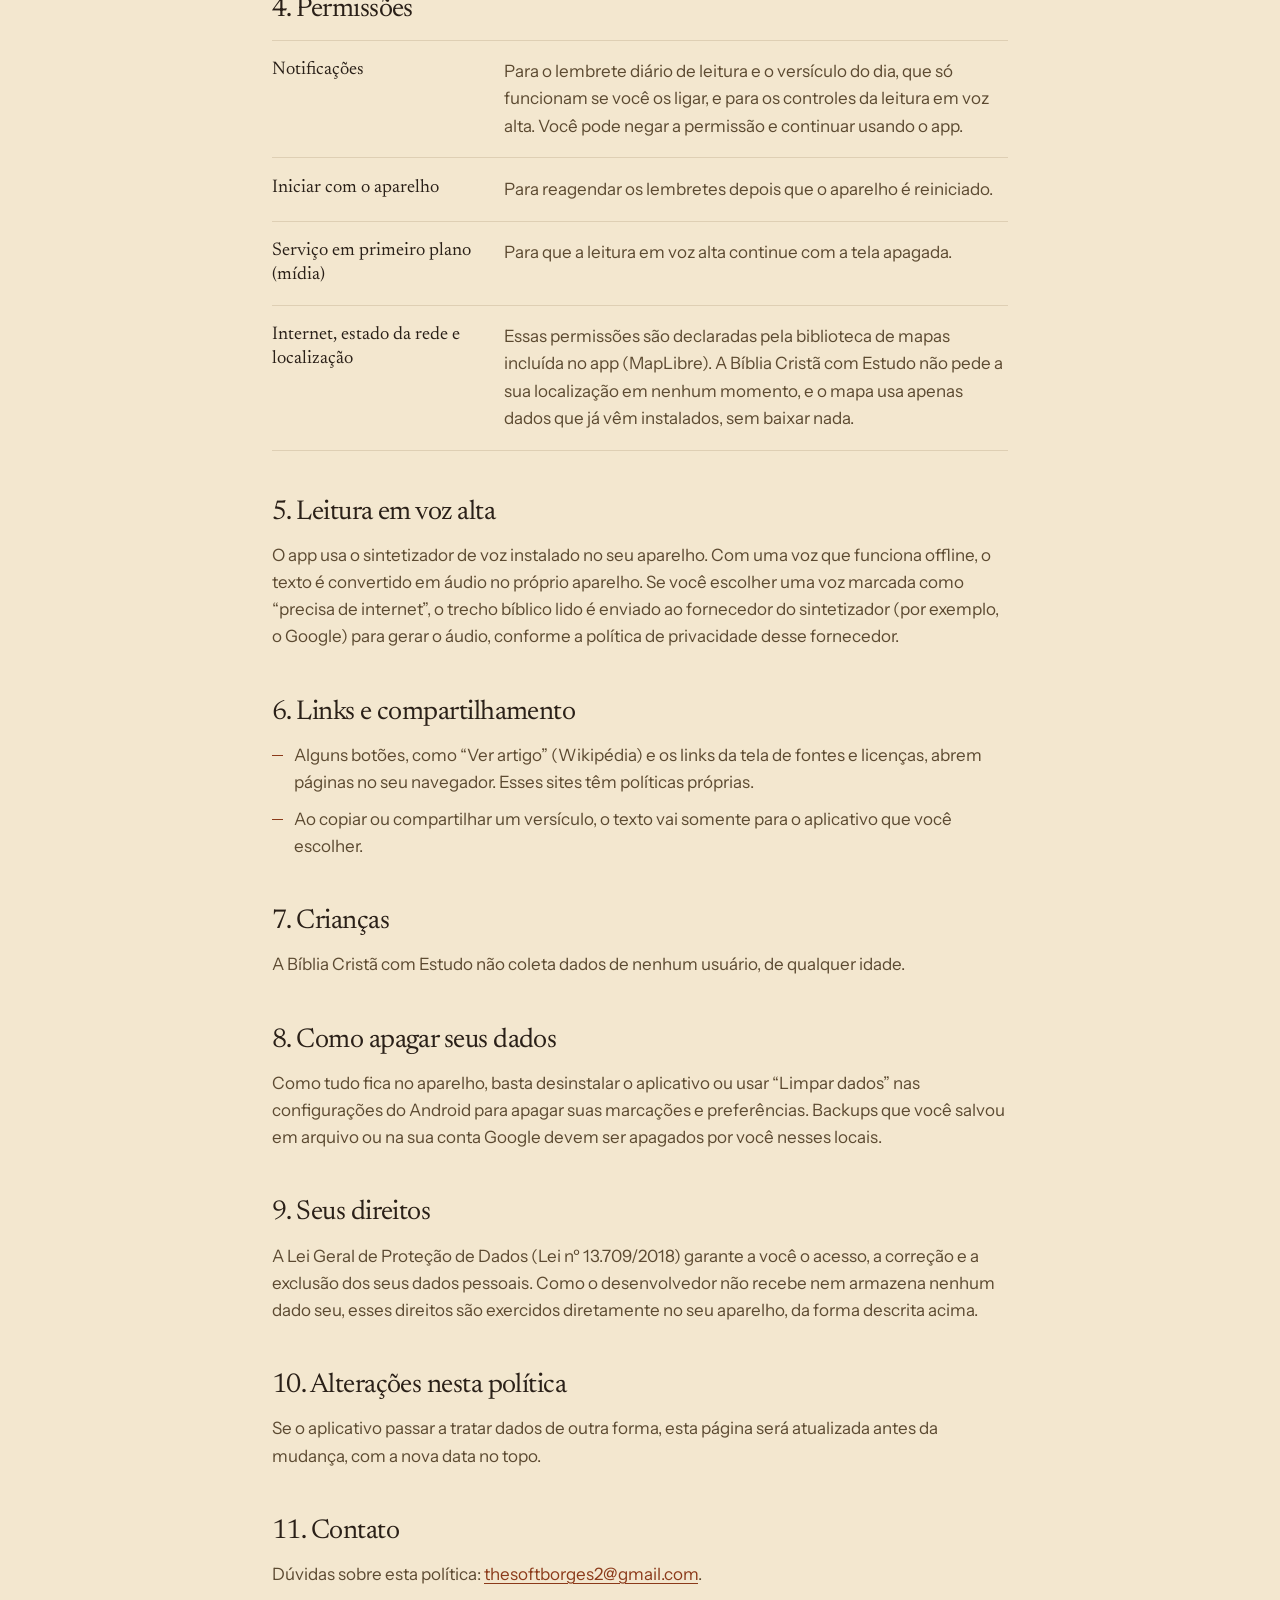
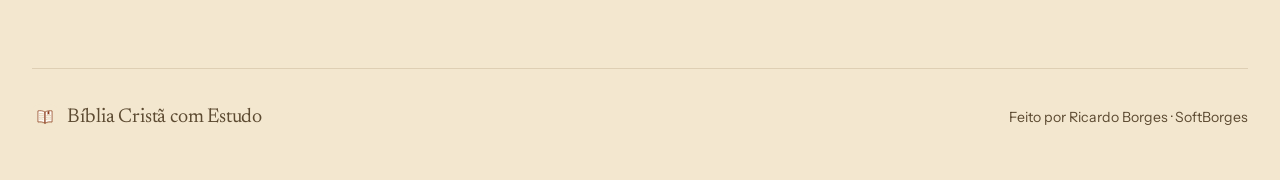
==== commit 6f908515: "update" ====
--- a/privacidade.html
+++ b/privacidade.html
@@ -89,8 +89,7 @@
     <p>Se o aplicativo passar a tratar dados de outra forma, esta página será atualizada antes da mudança, com a nova data no topo.</p>
 
     <h2>11. Contato</h2>
-    <!-- TODO: trocar pelo e-mail de contato público antes de publicar -->
-    <p>Dúvidas sobre esta política: <a class="legal-link" href="mailto:SEU-EMAIL-DE-CONTATO">SEU-EMAIL-DE-CONTATO</a>.</p>
+    <p>Dúvidas sobre esta política: <a class="legal-link" id="contactEmail" href="./" data-u="2segrobtfoseht" data-d="moc.liamg"><noscript>thesoftborges2 [arroba] gmail [ponto] com</noscript></a>.</p>
   </article>
 </main>
 
@@ -100,5 +99,17 @@
     <p>Feito por Ricardo Borges · SoftBorges</p>
   </div>
 </footer>
+
+<script>
+// O e-mail não aparece no HTML: é montado aqui, a partir de partes invertidas,
+// para dificultar a coleta por robôs que leem o código da página sem executar JavaScript.
+(() => {
+  const el = document.getElementById('contactEmail');
+  const rev = (s) => s.split('').reverse().join('');
+  const email = rev(el.dataset.u) + '@' + rev(el.dataset.d);
+  el.textContent = email;
+  el.href = 'mai' + 'lto:' + email + '?subject=' + encodeURIComponent('Política de privacidade — Bíblia Cristã com Estudo');
+})();
+</script>
 </body>
 </html>
--- a/styles.css
+++ b/styles.css
@@ -91,6 +91,7 @@
 .burger[aria-expanded="true"] span:last-child { transform: rotate(-45deg); }
 
 .menu { position: fixed; inset: 0; z-index: 20; display: grid; place-items: center; background: rgba(243, 231, 207, .9); backdrop-filter: blur(28px); -webkit-backdrop-filter: blur(28px); opacity: 0; transition: opacity .45s var(--ease); }
+.menu[hidden] { display: none; }
 .menu.open { opacity: 1; }
 .menu nav { display: grid; gap: 1.25rem; text-align: center; }
 .menu a { font-family: var(--serif); font-size: 2.4rem; opacity: 0; transform: translateY(2rem); transition: opacity .6s var(--ease), transform .6s var(--ease); }
@@ -395,3 +396,10 @@
   .legal-summary ul { grid-template-columns: 1fr; padding: 1.5rem; }
   .perm > div { grid-template-columns: 1fr; gap: .3rem; }
 }
+
+/* ---------- Patrocínio (apoiar.html) ---------- */
+.btn[hidden] { display: none; }
+.sponsor-contact { margin-top: 3rem; }
+.sponsor-actions { display: flex; flex-wrap: wrap; gap: .75rem; margin-top: .5rem; }
+.sponsor-actions .btn { margin-top: 0; }
+.sponsor-actions .btn-light { box-shadow: inset 0 0 0 1px var(--linha); }
